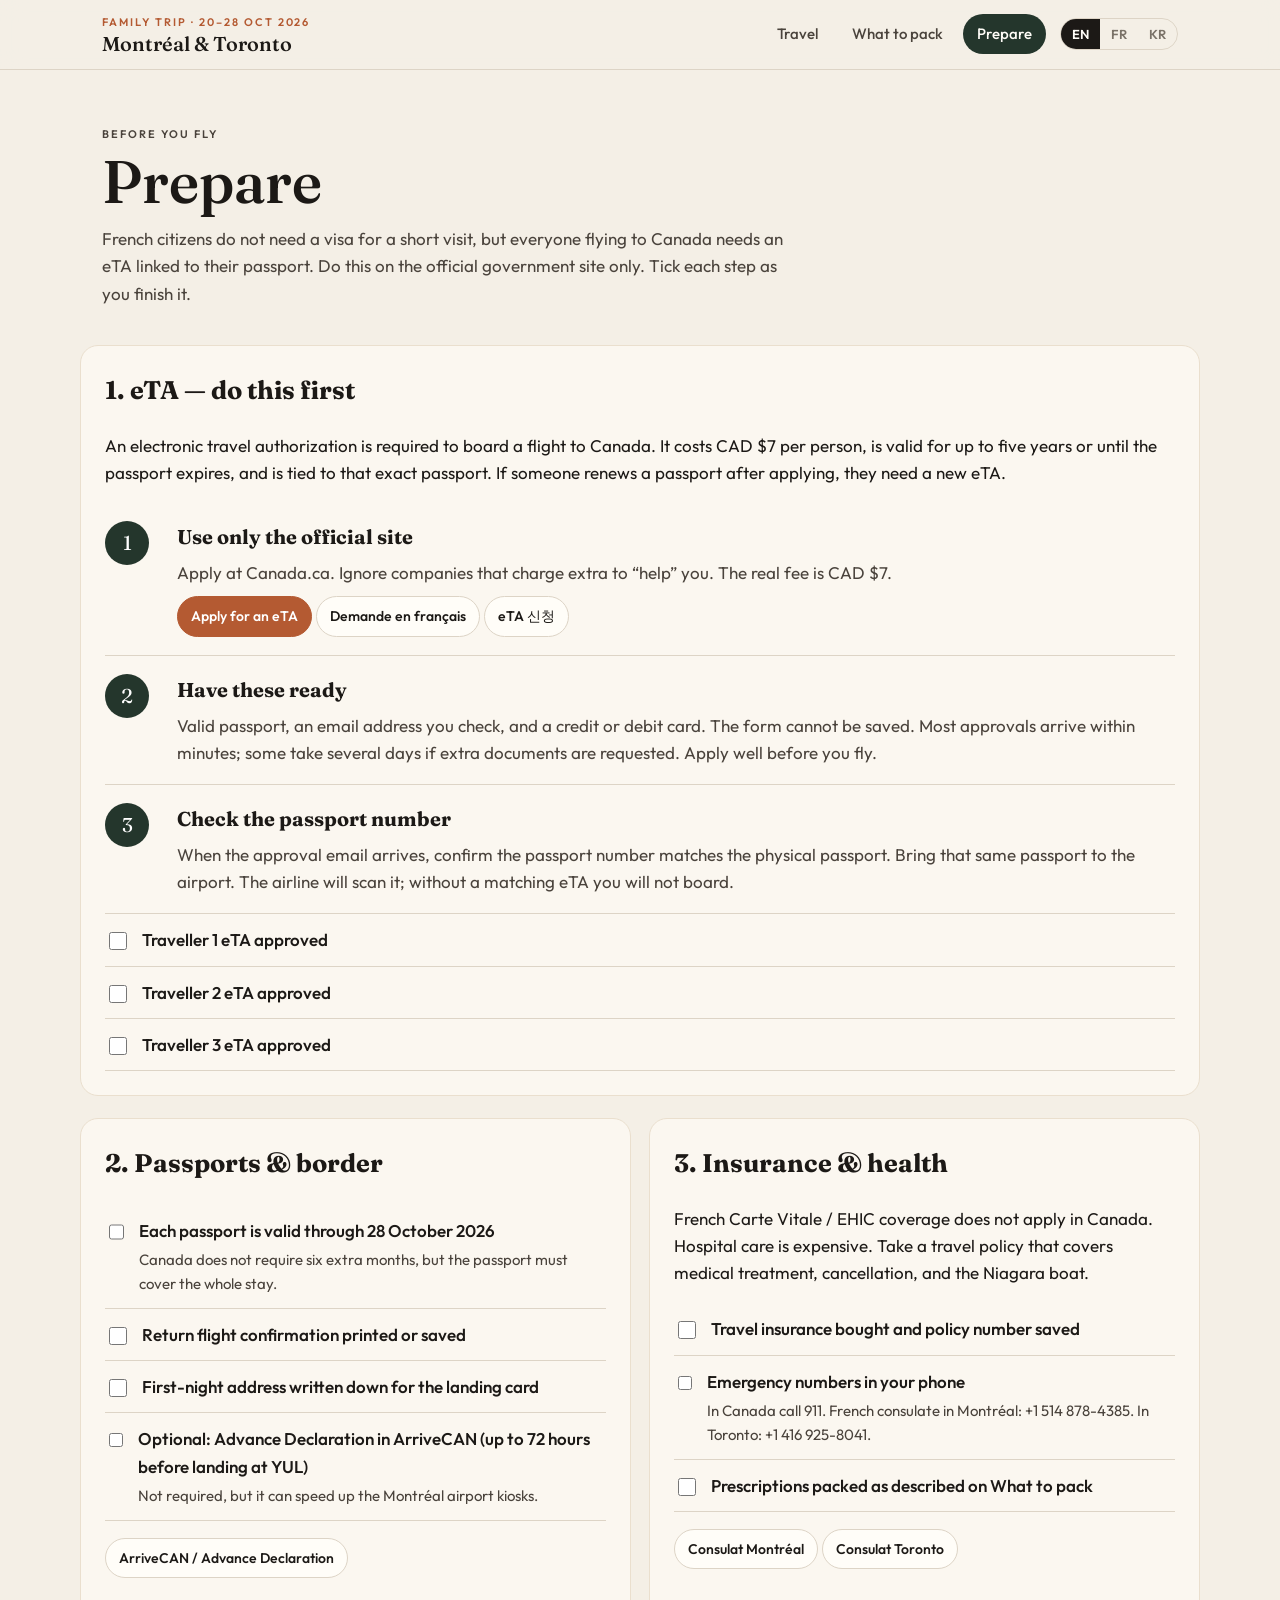
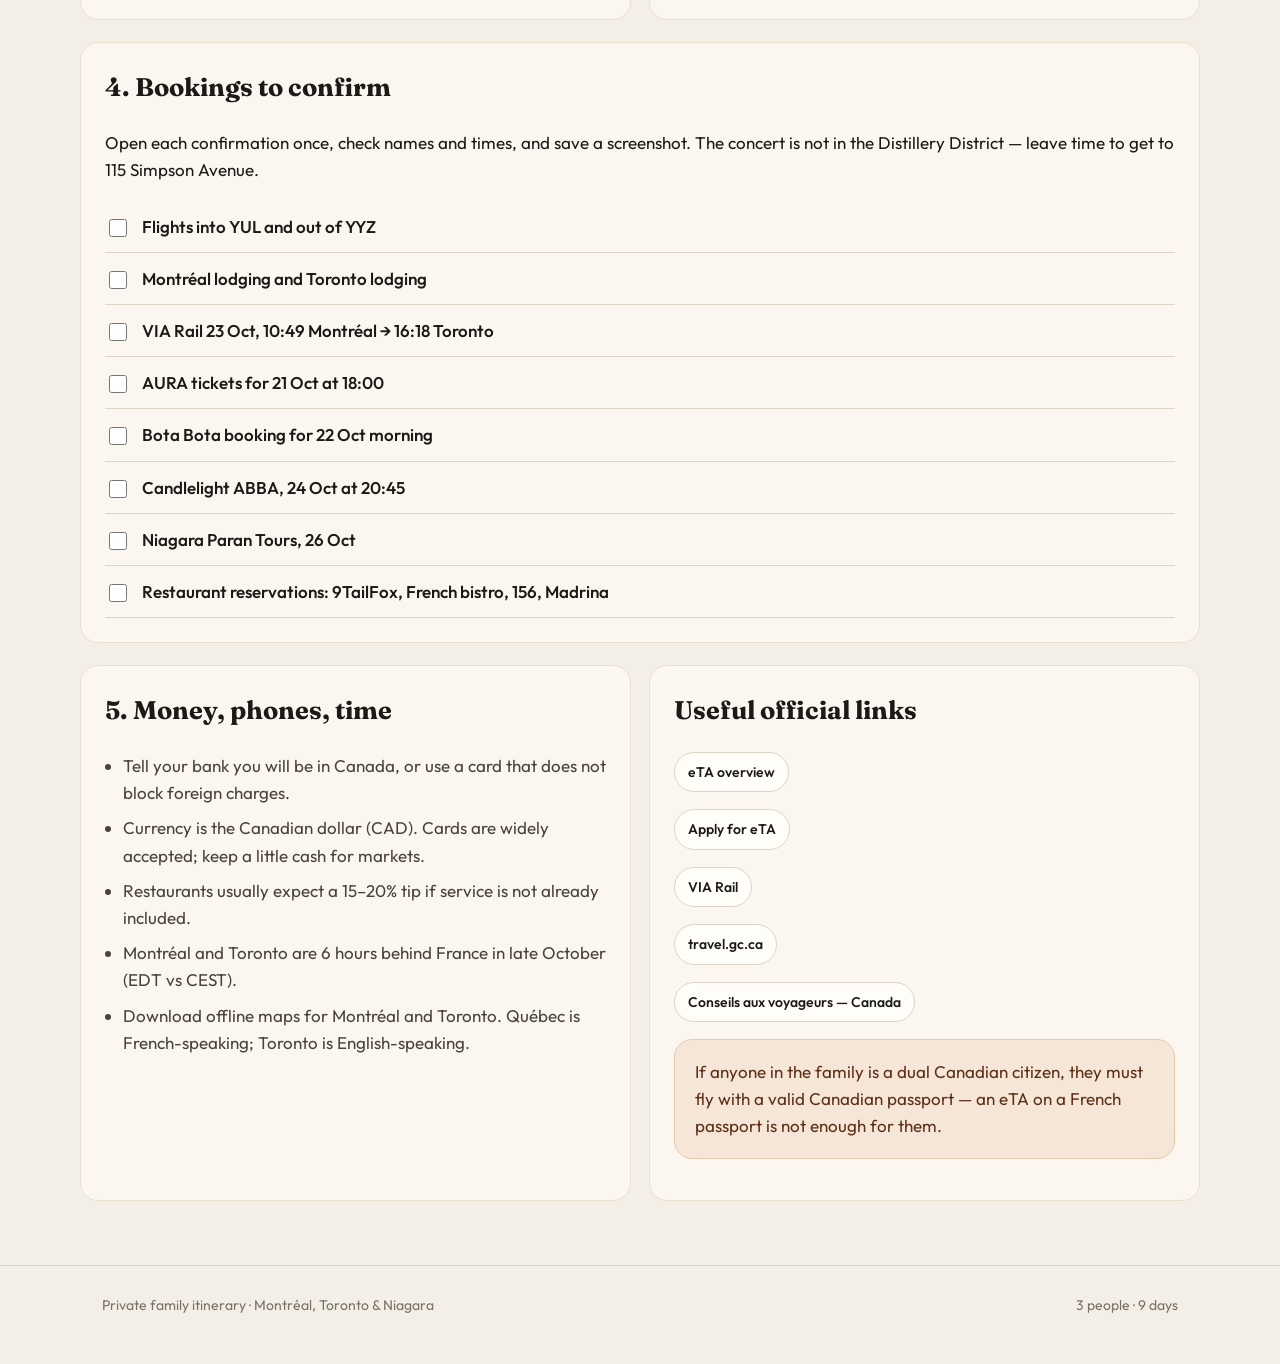
==== prepare.html @ af1fd798 "Add family trip site for Montréal and Toronto. Static itinerary, packing, and prep pages so the fami" ====
<!DOCTYPE html>
<html lang="en">
<head>
  <meta charset="UTF-8" />
  <meta name="viewport" content="width=device-width, initial-scale=1" />
  <title>Prepare · Montréal & Toronto family trip</title>
  <link rel="preconnect" href="https://fonts.googleapis.com" />
  <link rel="preconnect" href="https://fonts.gstatic.com" crossorigin />
  <link href="https://fonts.googleapis.com/css2?family=Fraunces:opsz,wght@9..144,480;9..144,560&family=Noto+Sans+KR:wght@400;500;600&family=Noto+Serif+KR:wght@500;600&family=Outfit:wght@400;500;600&display=swap" rel="stylesheet" />
  <link rel="stylesheet" href="css/styles.css" />
</head>
<body data-page="prepare">
  <a class="skip" href="#main">Skip to content</a>
  <header class="site-header" id="site-header"></header>

  <header class="page-hero">
    <p class="brand-kicker" data-i18n data-en="Before you fly" data-fr="Avant le départ" data-ko="출발 전에">Before you fly</p>
    <h1 data-i18n data-en="Prepare" data-fr="Préparer" data-ko="준비하기">Prepare</h1>
    <p data-i18n data-en="French citizens do not need a visa for a short visit, but everyone flying to Canada needs an eTA linked to their passport. Do this on the official government site only. Tick each step as you finish it." data-fr="Les ressortissants français n’ont pas besoin de visa pour un court séjour, mais toute personne qui vole vers le Canada doit avoir une eTA liée à son passeport. Uniquement sur le site officiel du gouvernement. Cochez chaque étape." data-ko="프랑스 시민은 단기 방문 비자가 필요 없지만, 항공으로 캐나다에 가는 사람은 여권에 연결된 eTA가 필요합니다. 반드시 정부 공식 사이트에서. 끝나면 체크하세요.">French citizens do not need a visa for a short visit, but everyone flying to Canada needs an eTA linked to their passport. Do this on the official government site only. Tick each step as you finish it.</p>
  </header>

  <main id="main" class="wrap block">
    <section class="panel">
      <h2 data-i18n data-en="1. eTA — do this first" data-fr="1. eTA — à faire en premier" data-ko="1. eTA — 가장 먼저">1. eTA — do this first</h2>
      <p data-i18n data-en="An electronic travel authorization is required to board a flight to Canada. It costs CAD $7 per person, is valid for up to five years or until the passport expires, and is tied to that exact passport. If someone renews a passport after applying, they need a new eTA." data-fr="Une autorisation de voyage électronique est obligatoire pour monter dans l’avion. CAD 7 $ par personne, valable jusqu’à cinq ans ou jusqu’à l’expiration du passeport, et liée à ce passeport précis. Si quelqu’un renouvelle le passeport après la demande, il faut une nouvelle eTA." data-ko="캐나다 항공편 탑승에 전자여행허가(eTA)가 필요합니다. 1인 CAD $7, 최대 5년 또는 여권 만료일까지, 그 여권에만 연결됩니다. 신청 후 여권을 재발급하면 eTA를 다시 받아야 합니다.">An electronic travel authorization is required to board a flight to Canada. It costs CAD $7 per person, is valid for up to five years or until the passport expires, and is tied to that exact passport. If someone renews a passport after applying, they need a new eTA.</p>

      <div class="step">
        <div class="num">1</div>
        <div>
          <h3 data-i18n data-en="Use only the official site" data-fr="Uniquement le site officiel" data-ko="공식 사이트만 사용">Use only the official site</h3>
          <p data-i18n data-en="Apply at Canada.ca. Ignore companies that charge extra to “help” you. The real fee is CAD $7." data-fr="Demander sur Canada.ca. Ignorer les sites qui facturent une aide. Les vrais frais sont de 7 $ CAD." data-ko="Canada.ca에서 신청하세요. 대행 수수료를 받는 사이트는 무시. 실제 수수료는 CAD $7입니다.">Apply at Canada.ca. Ignore companies that charge extra to “help” you. The real fee is CAD $7.</p>
          <p style="margin-top:10px"><a class="btn primary" href="https://www.canada.ca/en/immigration-refugees-citizenship/services/visit-canada/eta/apply.html" target="_blank" rel="noopener">Apply for an eTA</a>
          <a class="btn" href="https://www.canada.ca/fr/immigration-refugies-citoyennete/services/visiter-canada/ave/demande.html" target="_blank" rel="noopener">Demande en français</a>
          <a class="btn" href="https://www.canada.ca/en/immigration-refugees-citizenship/services/visit-canada/eta/apply.html" target="_blank" rel="noopener">eTA 신청</a></p>
        </div>
      </div>
      <div class="step">
        <div class="num">2</div>
        <div>
          <h3 data-i18n data-en="Have these ready" data-fr="Avoir sous la main" data-ko="미리 준비할 것">Have these ready</h3>
          <p data-i18n data-en="Valid passport, an email address you check, and a credit or debit card. The form cannot be saved. Most approvals arrive within minutes; some take several days if extra documents are requested. Apply well before you fly." data-fr="Passeport valide, une adresse e-mail que vous consultez, et une carte bancaire. Le formulaire ne se sauvegarde pas. La plupart des réponses arrivent en quelques minutes ; certaines prennent plusieurs jours. Faire la demande bien avant le vol." data-ko="유효 여권, 확인하는 이메일, 신용/체크카드. 작성 중 저장이 안 됩니다. 대부분 수분 내 승인, 추가 서류가 있으면 며칠. 출발 훨씬 전에 신청하세요.">Valid passport, an email address you check, and a credit or debit card. The form cannot be saved. Most approvals arrive within minutes; some take several days if extra documents are requested. Apply well before you fly.</p>
        </div>
      </div>
      <div class="step">
        <div class="num">3</div>
        <div>
          <h3 data-i18n data-en="Check the passport number" data-fr="Vérifier le numéro de passeport" data-ko="여권 번호 확인">Check the passport number</h3>
          <p data-i18n data-en="When the approval email arrives, confirm the passport number matches the physical passport. Bring that same passport to the airport. The airline will scan it; without a matching eTA you will not board." data-fr="À réception de l’e-mail, vérifier que le numéro correspond au passeport. Apporter ce même passeport à l’aéroport. La compagnie le scanne ; sans eTA correspondante, pas d’embarquement." data-ko="승인 메일의 여권 번호가 실물 여권과 같은지 확인. 그 여권을 공항에 가져가세요. 항공사가 스캔하며, eTA가 맞지 않으면 탑승할 수 없습니다.">When the approval email arrives, confirm the passport number matches the physical passport. Bring that same passport to the airport. The airline will scan it; without a matching eTA you will not board.</p>
        </div>
      </div>
      <div class="check-item"><input type="checkbox" data-check="eta1" id="p-eta1" /><div><label for="p-eta1" data-i18n data-en="Traveller 1 eTA approved" data-fr="Voyageur 1 : eTA approuvée" data-ko="여행자 1 eTA 승인">Traveller 1 eTA approved</label></div></div>
      <div class="check-item"><input type="checkbox" data-check="eta2" id="p-eta2" /><div><label for="p-eta2" data-i18n data-en="Traveller 2 eTA approved" data-fr="Voyageur 2 : eTA approuvée" data-ko="여행자 2 eTA 승인">Traveller 2 eTA approved</label></div></div>
      <div class="check-item"><input type="checkbox" data-check="eta3" id="p-eta3" /><div><label for="p-eta3" data-i18n data-en="Traveller 3 eTA approved" data-fr="Voyageur 3 : eTA approuvée" data-ko="여행자 3 eTA 승인">Traveller 3 eTA approved</label></div></div>
    </section>

    <section class="grid-2" style="margin-top: 22px;">
      <article class="panel">
        <h2 data-i18n data-en="2. Passports & border" data-fr="2. Passeports et frontière" data-ko="2. 여권과 입국">2. Passports & border</h2>
        <div class="check-item"><input type="checkbox" data-check="passvalid" id="p-passvalid" /><div><label for="p-passvalid" data-i18n data-en="Each passport is valid through 28 October 2026" data-fr="Chaque passeport est valable jusqu’au 28 octobre 2026" data-ko="모든 여권이 2026년 10월 28일까지 유효">Each passport is valid through 28 October 2026</label><p data-i18n data-en="Canada does not require six extra months, but the passport must cover the whole stay." data-fr="Le Canada n’exige pas six mois de plus, mais le passeport doit couvrir tout le séjour." data-ko="캐나다에 여권 잔여 6개월 규정은 없지만, 체류 기간 내내 유효해야 합니다.">Canada does not require six extra months, but the passport must cover the whole stay.</p></div></div>
        <div class="check-item"><input type="checkbox" data-check="return" id="p-return" /><div><label for="p-return" data-i18n data-en="Return flight confirmation printed or saved" data-fr="Confirmation du vol retour imprimée ou enregistrée" data-ko="귀국 항공권 확인서 출력 또는 저장">Return flight confirmation printed or saved</label></div></div>
        <div class="check-item"><input type="checkbox" data-check="address" id="p-address" /><div><label for="p-address" data-i18n data-en="First-night address written down for the landing card" data-fr="Adresse de la première nuit notée pour la carte d’arrivée" data-ko="입국 카드용 첫날 숙소 주소 적어 두기">First-night address written down for the landing card</label></div></div>
        <div class="check-item"><input type="checkbox" data-check="arrivecan" id="p-arrivecan" /><div><label for="p-arrivecan" data-i18n data-en="Optional: Advance Declaration in ArriveCAN (up to 72 hours before landing at YUL)" data-fr="Facultatif : déclaration anticipée dans ArriveCAN (jusqu’à 72 h avant l’atterrissage à YUL)" data-ko="선택: ArriveCAN 사전 신고 (YUL 도착 72시간 전까지)">Optional: Advance Declaration in ArriveCAN (up to 72 hours before landing at YUL)</label><p data-i18n data-en="Not required, but it can speed up the Montréal airport kiosks." data-fr="Pas obligatoire, mais cela peut accélérer les bornes à Montréal." data-ko="필수는 아니지만 몬트리올 공항 키오스크가 빨라질 수 있습니다.">Not required, but it can speed up the Montréal airport kiosks.</p></div></div>
        <p><a class="btn" href="https://www.canada.ca/en/border-services-agency/services/arrivecan.html" target="_blank" rel="noopener">ArriveCAN / Advance Declaration</a></p>
      </article>

      <article class="panel">
        <h2 data-i18n data-en="3. Insurance & health" data-fr="3. Assurance et santé" data-ko="3. 보험과 건강">3. Insurance & health</h2>
        <p data-i18n data-en="French Carte Vitale / EHIC coverage does not apply in Canada. Hospital care is expensive. Take a travel policy that covers medical treatment, cancellation, and the Niagara boat." data-fr="La carte Vitale / EHIC ne s’applique pas au Canada. Les soins hospitaliers sont chers. Prendre une assurance voyage qui couvre les soins, l’annulation, et le bateau à Niagara." data-ko="프랑스 카르트 비탈 / EHIC는 캐나다에서 안 됩니다. 병원비가 비쌉니다. 치료, 취소, 나이아가라 배를 커버하는 여행자 보험을 드세요.">French Carte Vitale / EHIC coverage does not apply in Canada. Hospital care is expensive. Take a travel policy that covers medical treatment, cancellation, and the Niagara boat.</p>
        <div class="check-item"><input type="checkbox" data-check="policy" id="p-policy" /><div><label for="p-policy" data-i18n data-en="Travel insurance bought and policy number saved" data-fr="Assurance voyage souscrite, numéro de contrat enregistré" data-ko="여행자 보험 가입, 증권 번호 저장">Travel insurance bought and policy number saved</label></div></div>
        <div class="check-item"><input type="checkbox" data-check="emergency" id="p-emergency" /><div><label for="p-emergency" data-i18n data-en="Emergency numbers in your phone" data-fr="Numéros d’urgence dans le téléphone" data-ko="비상 연락처를 휴대폰에">Emergency numbers in your phone</label><p data-i18n data-en="In Canada call 911. French consulate in Montréal: +1 514 878-4385. In Toronto: +1 416 925-8041." data-fr="Au Canada : 911. Consulat de France à Montréal : +1 514 878-4385. À Toronto : +1 416 925-8041." data-ko="캐나다 응급은 911. 몬트리올 프랑스 총영사관 +1 514 878-4385. 토론토 +1 416 925-8041.">In Canada call 911. French consulate in Montréal: +1 514 878-4385. In Toronto: +1 416 925-8041.</p></div></div>
        <div class="check-item"><input type="checkbox" data-check="medsprep" id="p-medsprep" /><div><label for="p-medsprep" data-i18n data-en="Prescriptions packed as described on What to pack" data-fr="Ordonnances préparées comme indiqué dans Que mettre dans la valise" data-ko="짐 싸기 페이지대로 처방약 준비">Prescriptions packed as described on What to pack</label></div></div>
        <p>
          <a class="btn" href="https://montreal.consulfrance.org/" target="_blank" rel="noopener">Consulat Montréal</a>
          <a class="btn" href="https://toronto.consulfrance.org/" target="_blank" rel="noopener">Consulat Toronto</a>
        </p>
      </article>
    </section>

    <section class="panel" style="margin-top: 22px;">
      <h2 data-i18n data-en="4. Bookings to confirm" data-fr="4. Réservations à confirmer" data-ko="4. 확인할 예약">4. Bookings to confirm</h2>
      <p data-i18n data-en="Open each confirmation once, check names and times, and save a screenshot. The concert is not in the Distillery District — leave time to get to 115 Simpson Avenue." data-fr="Ouvrir chaque confirmation, vérifier noms et horaires, et garder une capture. Le concert n’est pas dans le Distillery : prévoir le trajet vers 115 Simpson Avenue." data-ko="각 확인서를 한 번씩 열어 이름과 시간을 보고 스크린샷을 저장하세요. 콘서트는 디스틸러리가 아닙니다. 115 Simpson Avenue까지 이동 시간을 남기세요.">Open each confirmation once, check names and times, and save a screenshot. The concert is not in the Distillery District — leave time to get to 115 Simpson Avenue.</p>
      <div class="check-item"><input type="checkbox" data-check="b-flight" id="b-flight" /><div><label for="b-flight" data-i18n data-en="Flights into YUL and out of YYZ" data-fr="Vols vers YUL et retour depuis YYZ" data-ko="YUL 입국, YYZ 출국 항공편">Flights into YUL and out of YYZ</label></div></div>
      <div class="check-item"><input type="checkbox" data-check="b-stay" id="b-stay" /><div><label for="b-stay" data-i18n data-en="Montréal lodging and Toronto lodging" data-fr="Logement à Montréal et à Toronto" data-ko="몬트리올·토론토 숙소">Montréal lodging and Toronto lodging</label></div></div>
      <div class="check-item"><input type="checkbox" data-check="b-via" id="b-via" /><div><label for="b-via" data-i18n data-en="VIA Rail 23 Oct, 10:49 Montréal → 16:18 Toronto" data-fr="VIA Rail 23 oct., 10 h 49 Montréal → 16 h 18 Toronto" data-ko="VIA 기차 10월 23일 10:49 몬트리올 → 16:18 토론토">VIA Rail 23 Oct, 10:49 Montréal → 16:18 Toronto</label></div></div>
      <div class="check-item"><input type="checkbox" data-check="b-aura" id="b-aura" /><div><label for="b-aura" data-i18n data-en="AURA tickets for 21 Oct at 18:00" data-fr="Billets AURA le 21 oct. à 18 h" data-ko="AURA 표 10월 21일 18:00">AURA tickets for 21 Oct at 18:00</label></div></div>
      <div class="check-item"><input type="checkbox" data-check="b-spa" id="b-spa" /><div><label for="b-spa" data-i18n data-en="Bota Bota booking for 22 Oct morning" data-fr="Réservation Bota Bota le 22 oct. matin" data-ko="보타 보타 10월 22일 오전 예약">Bota Bota booking for 22 Oct morning</label></div></div>
      <div class="check-item"><input type="checkbox" data-check="b-abba" id="b-abba" /><div><label for="b-abba" data-i18n data-en="Candlelight ABBA, 24 Oct at 20:45" data-fr="Candlelight ABBA, 24 oct. à 20 h 45" data-ko="캔들라이트 ABBA, 10월 24일 20:45">Candlelight ABBA, 24 Oct at 20:45</label></div></div>
      <div class="check-item"><input type="checkbox" data-check="b-nia" id="b-nia" /><div><label for="b-nia" data-i18n data-en="Niagara Paran Tours, 26 Oct" data-fr="Excursion Niagara Paran Tours, 26 oct." data-ko="나이아가라 파란여행 투어, 10월 26일">Niagara Paran Tours, 26 Oct</label></div></div>
      <div class="check-item"><input type="checkbox" data-check="b-dine" id="b-dine" /><div><label for="b-dine" data-i18n data-en="Restaurant reservations: 9TailFox, French bistro, 156, Madrina" data-fr="Réservations resto : 9TailFox, bistrot français, 156, Madrina" data-ko="식당 예약: 9TailFox, 부용 알베르, 156, 마드리나">Restaurant reservations: 9TailFox, French bistro, 156, Madrina</label></div></div>
    </section>

    <section class="grid-2" style="margin-top: 22px;">
      <article class="panel">
        <h2 data-i18n data-en="5. Money, phones, time" data-fr="5. Argent, téléphone, heure" data-ko="5. 돈, 전화, 시차">5. Money, phones, time</h2>
        <ul>
          <li data-i18n data-en="Tell your bank you will be in Canada, or use a card that does not block foreign charges." data-fr="Prévenir la banque d’un séjour au Canada, ou utiliser une carte qui n’est pas bloquée à l’étranger." data-ko="은행에 캐나다 여행을 알리거나, 해외 결제가 막히지 않는 카드를 쓰세요.">Tell your bank you will be in Canada, or use a card that does not block foreign charges.</li>
          <li data-i18n data-en="Currency is the Canadian dollar (CAD). Cards are widely accepted; keep a little cash for markets." data-fr="La monnaie est le dollar canadien (CAD). Les cartes passent partout ; un peu de cash pour les marchés." data-ko="화폐는 캐나다 달러(CAD). 카드는 거의 됩니다. 시장용 현금만 조금.">Currency is the Canadian dollar (CAD). Cards are widely accepted; keep a little cash for markets.</li>
          <li data-i18n data-en="Restaurants usually expect a 15–20% tip if service is not already included." data-fr="Au restaurant, on laisse en général 15–20 % si le service n’est pas déjà inclus." data-ko="식당은 서비스가 포함되지 않았으면 보통 15–20% 팁.">Restaurants usually expect a 15–20% tip if service is not already included.</li>
          <li data-i18n data-en="Montréal and Toronto are 6 hours behind France in late October (EDT vs CEST)." data-fr="Montréal et Toronto ont 6 heures de moins que la France fin octobre (HAE contre CEST)." data-ko="10월 말 몬트리올·토론토는 프랑스보다 6시간 느립니다 (EDT vs CEST).">Montréal and Toronto are 6 hours behind France in late October (EDT vs CEST).</li>
          <li data-i18n data-en="Download offline maps for Montréal and Toronto. Québec is French-speaking; Toronto is English-speaking." data-fr="Télécharger les cartes hors ligne de Montréal et Toronto. Le Québec est francophone ; Toronto est anglophone." data-ko="몬트리올·토론토 오프라인 지도를 받으세요. 퀘벡은 프랑스어, 토론토는 영어.">Download offline maps for Montréal and Toronto. Québec is French-speaking; Toronto is English-speaking.</li>
        </ul>
      </article>
      <article class="panel">
        <h2 data-i18n data-en="Useful official links" data-fr="Liens officiels utiles" data-ko="유용한 공식 링크">Useful official links</h2>
        <p><a class="btn" href="https://www.canada.ca/en/immigration-refugees-citizenship/services/visit-canada/eta.html" target="_blank" rel="noopener">eTA overview</a></p>
        <p><a class="btn" href="https://www.canada.ca/en/immigration-refugees-citizenship/services/visit-canada/eta/apply.html" target="_blank" rel="noopener">Apply for eTA</a></p>
        <p><a class="btn" href="https://www.viarail.ca/en" target="_blank" rel="noopener">VIA Rail</a></p>
        <p><a class="btn" href="https://travel.gc.ca/" target="_blank" rel="noopener">travel.gc.ca</a></p>
        <p><a class="btn" href="https://www.diplomatie.gouv.fr/fr/conseils-aux-voyageurs/conseils-par-pays-destination/canada/" target="_blank" rel="noopener">Conseils aux voyageurs — Canada</a></p>
        <p class="warn" style="margin-top:16px" data-i18n data-en="If anyone in the family is a dual Canadian citizen, they must fly with a valid Canadian passport — an eTA on a French passport is not enough for them." data-fr="Si quelqu’un de la famille est aussi citoyen canadien, il doit voyager avec un passeport canadien valide — une eTA sur passeport français ne suffit pas." data-ko="가족 중 캐나다 이중국적자가 있으면 유효한 캐나다 여권으로 타야 합니다. 프랑스 여권 eTA만으로는 안 됩니다.">If anyone in the family is a dual Canadian citizen, they must fly with a valid Canadian passport — an eTA on a French passport is not enough for them.</p>
      </article>
    </section>
  </main>

  <footer class="site-footer" id="site-footer"></footer>
  <script src="js/main.js"></script>
</body>
</html>
---- css/styles.css ----
:root {
  --cream: #f4efe6;
  --paper: #fbf7f0;
  --ink: #1c1916;
  --ink-soft: #4a433c;
  --muted: #7a7268;
  --line: #ddd4c6;
  --forest: #24362c;
  --forest-mid: #3d5a49;
  --maple: #b45a32;
  --maple-deep: #8f3f21;
  --gold: #c4a36a;
  --white: #fffdf8;
  --shadow: 0 18px 40px rgba(28, 25, 22, 0.08);
  --radius: 18px;
  --max: 1120px;
  --serif: "Fraunces", "Iowan Old Style", Georgia, serif;
  --sans: "Outfit", "Avenir Next", system-ui, sans-serif;
}

* { box-sizing: border-box; }
html { scroll-behavior: smooth; }
body {
  margin: 0;
  background: var(--cream);
  color: var(--ink);
  font-family: var(--sans);
  font-size: 17px;
  line-height: 1.6;
  min-height: 100vh;
}

img, video { max-width: 100%; display: block; }
html[lang="ko"] body {
  word-break: keep-all;
  font-family: "Noto Sans KR", var(--sans);
}
html[lang="ko"] .hero-copy h1,
html[lang="ko"] .page-hero h1,
html[lang="ko"] .day-meta h2,
html[lang="ko"] .place-body h3,
html[lang="ko"] .section-title,
html[lang="ko"] .overview h2,
html[lang="ko"] .explore-copy h2,
html[lang="ko"] .brand-name {
  font-family: "Noto Serif KR", var(--serif);
}
a { color: var(--maple-deep); }
button, input { font-family: inherit; }

.skip {
  position: absolute;
  left: -999px;
  top: 8px;
  background: var(--forest);
  color: white;
  padding: 8px 14px;
}
.skip:focus { left: 8px; z-index: 80; }

.site-header {
  position: sticky;
  top: 0;
  z-index: 40;
  background: rgba(244, 239, 230, 0.92);
  backdrop-filter: blur(12px);
  border-bottom: 1px solid var(--line);
}
.header-inner {
  max-width: var(--max);
  margin: 0 auto;
  padding: 14px 22px;
  display: flex;
  align-items: center;
  justify-content: space-between;
  gap: 16px;
}
.brand {
  text-decoration: none;
  color: var(--ink);
  display: flex;
  flex-direction: column;
  min-width: 0;
}
.brand-kicker {
  font-size: 11px;
  letter-spacing: 0.18em;
  text-transform: uppercase;
  color: var(--maple);
  font-weight: 600;
}
.brand-name {
  font-family: var(--serif);
  font-size: 20px;
  font-weight: 560;
  line-height: 1.15;
}
.nav {
  display: flex;
  align-items: center;
  gap: 6px;
}
.nav a {
  text-decoration: none;
  color: var(--ink-soft);
  padding: 8px 14px;
  border-radius: 999px;
  font-size: 15px;
  font-weight: 500;
}
.nav a:hover { background: #ece4d6; color: var(--ink); }
.nav a.active {
  background: var(--forest);
  color: var(--white);
}
.lang-toggle {
  display: flex;
  border: 1px solid var(--line);
  border-radius: 999px;
  overflow: hidden;
  margin-left: 8px;
}
.lang-toggle button {
  border: 0;
  background: transparent;
  padding: 7px 11px;
  cursor: pointer;
  color: var(--muted);
  font-size: 13px;
  font-weight: 600;
}
.lang-toggle button[aria-pressed="true"] {
  background: var(--ink);
  color: var(--white);
}
.menu-btn {
  display: none;
  border: 1px solid var(--line);
  background: var(--white);
  border-radius: 10px;
  padding: 8px 10px;
  cursor: pointer;
}

.hero {
  position: relative;
  min-height: 72vh;
  display: grid;
  align-items: end;
  color: white;
  overflow: hidden;
}
.hero img {
  position: absolute;
  inset: 0;
  width: 100%;
  height: 100%;
  object-fit: cover;
}
.hero::after {
  content: "";
  position: absolute;
  inset: 0;
  background:
    linear-gradient(180deg, rgba(20, 16, 12, 0.15) 0%, rgba(20, 16, 12, 0.72) 78%);
}
.hero-copy {
  position: relative;
  z-index: 1;
  max-width: var(--max);
  margin: 0 auto;
  padding: 48px 22px 56px;
  width: 100%;
}
.hero-copy p.kicker {
  letter-spacing: 0.2em;
  text-transform: uppercase;
  font-size: 12px;
  margin: 0 0 10px;
  color: #f0d7b4;
}
.hero-copy h1 {
  font-family: var(--serif);
  font-size: clamp(40px, 7vw, 78px);
  line-height: 0.95;
  font-weight: 560;
  margin: 0 0 16px;
  max-width: 14ch;
}
.hero-copy .lede {
  max-width: 46ch;
  font-size: 18px;
  color: #f4efe6;
  margin: 0 0 28px;
}
.stats {
  display: flex;
  flex-wrap: wrap;
  gap: 10px;
}
.stat {
  background: rgba(255, 253, 248, 0.12);
  border: 1px solid rgba(255, 253, 248, 0.22);
  padding: 10px 14px;
  border-radius: 12px;
  min-width: 120px;
}
.stat b { display: block; font-size: 18px; }
.stat span { font-size: 12px; letter-spacing: 0.04em; color: #eadfcf; }

.wrap {
  max-width: var(--max);
  margin: 0 auto;
  padding: 0 22px;
}

.page-hero {
  padding: 56px 22px 20px;
  max-width: var(--max);
  margin: 0 auto;
}
.page-hero h1 {
  font-family: var(--serif);
  font-size: clamp(36px, 6vw, 60px);
  line-height: 1;
  margin: 8px 0 14px;
  font-weight: 560;
}
.page-hero p {
  max-width: 62ch;
  color: var(--ink-soft);
  margin: 0;
}

.overview {
  display: grid;
  grid-template-columns: 1.4fr 0.8fr;
  gap: 28px;
  padding: 48px 0 20px;
}
.overview h2,
.section-title {
  font-family: var(--serif);
  font-size: 32px;
  margin: 0 0 10px;
  font-weight: 560;
}
.overview p { color: var(--ink-soft); margin-top: 0; }
.city-pills {
  display: flex;
  flex-wrap: wrap;
  gap: 8px;
  margin-top: 18px;
}
.city-pills button {
  border: 1px solid var(--line);
  background: var(--white);
  border-radius: 999px;
  padding: 8px 14px;
  cursor: pointer;
  color: var(--ink-soft);
}
.city-pills button[aria-pressed="true"] {
  background: var(--forest);
  color: white;
  border-color: var(--forest);
}
.note-card {
  background: var(--forest);
  color: var(--white);
  padding: 26px;
  border-radius: var(--radius);
}
.note-card h3 {
  font-family: var(--serif);
  margin: 0 0 8px;
  font-size: 24px;
}
.note-card p { margin: 0; color: #e4ddd2; }

.timeline { padding: 12px 0 72px; }
.day {
  display: grid;
  grid-template-columns: 180px 1fr;
  gap: 28px;
  padding: 36px 0;
  border-top: 1px solid var(--line);
}
.day[hidden] { display: none; }
.day-meta .when {
  font-size: 13px;
  letter-spacing: 0.14em;
  text-transform: uppercase;
  color: var(--maple);
  font-weight: 650;
  margin: 0 0 6px;
}
.day-meta h2 {
  font-family: var(--serif);
  font-size: 28px;
  line-height: 1.15;
  margin: 0 0 10px;
}
.day-meta .city {
  color: var(--muted);
  font-size: 14px;
}

.places { display: grid; gap: 22px; }
.place {
  background: var(--paper);
  border-radius: var(--radius);
  overflow: hidden;
  border: 1px solid #eadfce;
  display: grid;
  grid-template-columns: 280px 1fr;
}
.place img,
.place video {
  width: 100%;
  height: 100%;
  min-height: 220px;
  object-fit: cover;
  background: #1c1916;
}
.explore {
  display: grid;
  grid-template-columns: 1.1fr 0.9fr;
  gap: 0;
  margin: 8px 0 36px;
  background: var(--paper);
  border: 1px solid #eadfce;
  border-radius: var(--radius);
  overflow: hidden;
}
.explore img {
  width: 100%;
  height: 100%;
  min-height: 280px;
  object-fit: cover;
}
.explore-copy { padding: 32px 34px; }
.explore-copy h2 {
  font-family: var(--serif);
  font-size: 32px;
  margin: 8px 0 12px;
  font-weight: 560;
}
.explore-copy p { color: var(--ink-soft); margin: 0 0 18px; }
.place-body { padding: 22px 24px 24px; }
.place-body .time {
  display: inline-block;
  font-size: 12px;
  letter-spacing: 0.12em;
  text-transform: uppercase;
  color: var(--forest-mid);
  font-weight: 650;
  margin-bottom: 6px;
}
.place-body h3 {
  font-family: var(--serif);
  font-size: 26px;
  margin: 0 0 8px;
  font-weight: 560;
}
.place-body p { margin: 0 0 16px; color: var(--ink-soft); }
.actions { display: flex; flex-wrap: wrap; gap: 8px; }
.btn {
  display: inline-flex;
  align-items: center;
  gap: 6px;
  text-decoration: none;
  border-radius: 999px;
  padding: 8px 13px;
  font-size: 14px;
  font-weight: 550;
  border: 1px solid var(--line);
  background: var(--white);
  color: var(--ink);
}
.btn.primary {
  background: var(--maple);
  border-color: var(--maple);
  color: white;
}
.btn:hover { transform: translateY(-1px); }

.grid-2, .grid-3 {
  display: grid;
  gap: 18px;
}
.grid-2 { grid-template-columns: 1fr 1fr; }
.grid-3 { grid-template-columns: 1fr 1fr 1fr; }
.block { padding: 18px 0 64px; }

.panel {
  background: var(--paper);
  border: 1px solid #eadfce;
  border-radius: var(--radius);
  padding: 24px;
}
.panel h2, .panel h3 {
  font-family: var(--serif);
  margin-top: 0;
}
.panel ul, .checklist { margin: 0; padding-left: 18px; color: var(--ink-soft); }
.panel li + li, .checklist li + li { margin-top: 8px; }

.weather {
  display: grid;
  grid-template-columns: 1fr 1fr;
  gap: 18px;
}
.weather-card {
  background: var(--white);
  border-radius: var(--radius);
  overflow: hidden;
  border: 1px solid #eadfce;
}
.weather-card img { height: 180px; width: 100%; object-fit: cover; }
.weather-card .inner { padding: 20px 22px 24px; }
.temps {
  display: flex;
  gap: 18px;
  margin: 12px 0 8px;
}
.temps b { font-size: 28px; font-family: var(--serif); display: block; line-height: 1; }
.temps span { color: var(--muted); font-size: 13px; }

.list-split {
  display: grid;
  grid-template-columns: 1fr 1fr;
  gap: 18px;
}
.check-item {
  display: flex;
  gap: 12px;
  align-items: flex-start;
  padding: 12px 0;
  border-bottom: 1px solid var(--line);
}
.check-item input { margin-top: 6px; width: 18px; height: 18px; accent-color: var(--forest); }
.check-item label { font-weight: 550; }
.check-item p { margin: 4px 0 0; color: var(--ink-soft); font-size: 15px; }

.step {
  display: grid;
  grid-template-columns: 56px 1fr;
  gap: 16px;
  padding: 18px 0;
  border-bottom: 1px solid var(--line);
}
.num {
  width: 44px;
  height: 44px;
  border-radius: 50%;
  background: var(--forest);
  color: white;
  display: grid;
  place-items: center;
  font-family: var(--serif);
  font-size: 20px;
}
.step h3 { margin: 0 0 6px; font-size: 20px; }
.step p { margin: 0; color: var(--ink-soft); }

.warn {
  background: #f6e6d8;
  border: 1px solid #e8c8aa;
  border-radius: var(--radius);
  padding: 18px 20px;
  color: #5d3018;
}
.warn strong { color: var(--maple-deep); }

.site-footer {
  border-top: 1px solid var(--line);
  padding: 28px 22px 48px;
  color: var(--muted);
  font-size: 14px;
}
.site-footer .wrap {
  display: flex;
  justify-content: space-between;
  gap: 16px;
  flex-wrap: wrap;
}

@media (max-width: 900px) {
  .menu-btn { display: block; }
  .nav {
    display: none;
    position: absolute;
    top: 100%;
    left: 0;
    right: 0;
    background: var(--cream);
    border-bottom: 1px solid var(--line);
    padding: 10px 16px 16px;
    flex-direction: column;
    align-items: stretch;
  }
  .nav.open { display: flex; }
  .lang-toggle { margin: 8px 0 0; width: fit-content; }
  .overview, .day, .place, .grid-2, .grid-3, .weather, .list-split, .explore {
    grid-template-columns: 1fr;
  }
  .place img, .place video { min-height: 200px; max-height: 240px; }
  .hero { min-height: 78vh; }
}
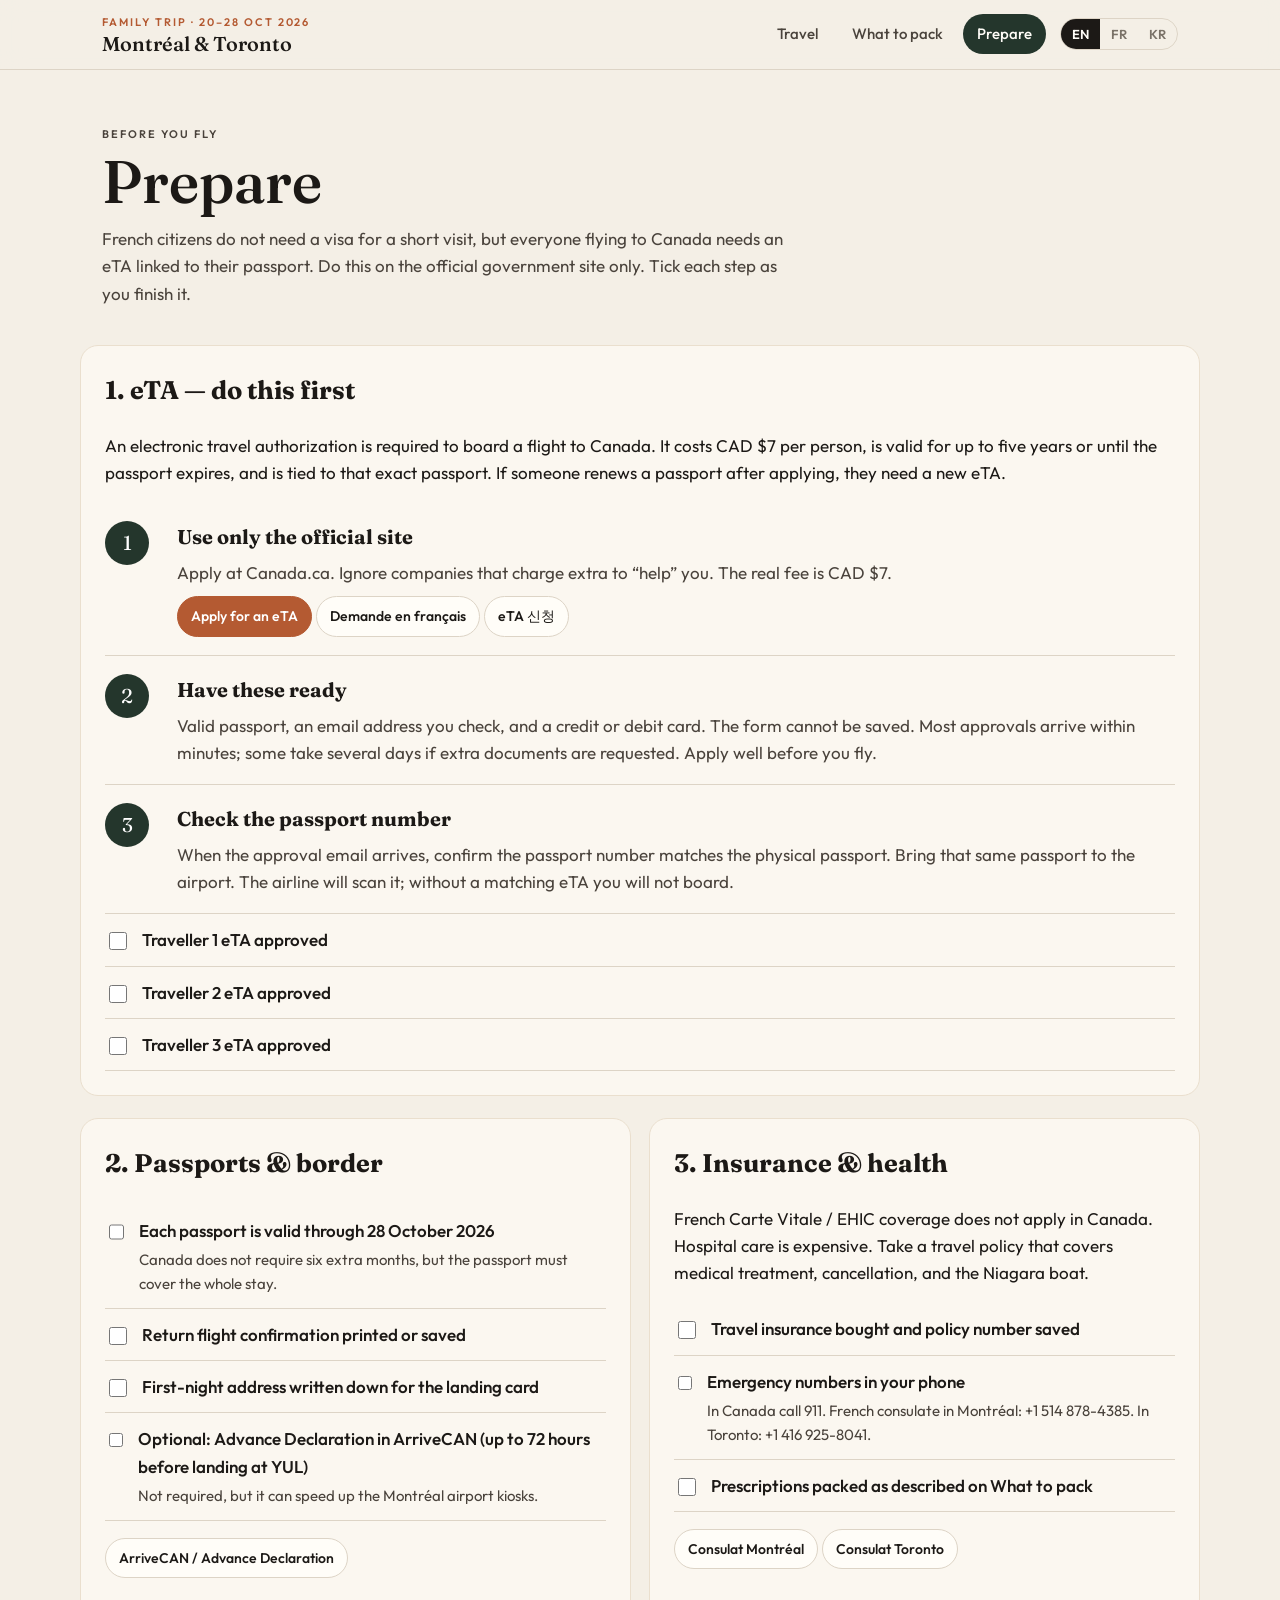
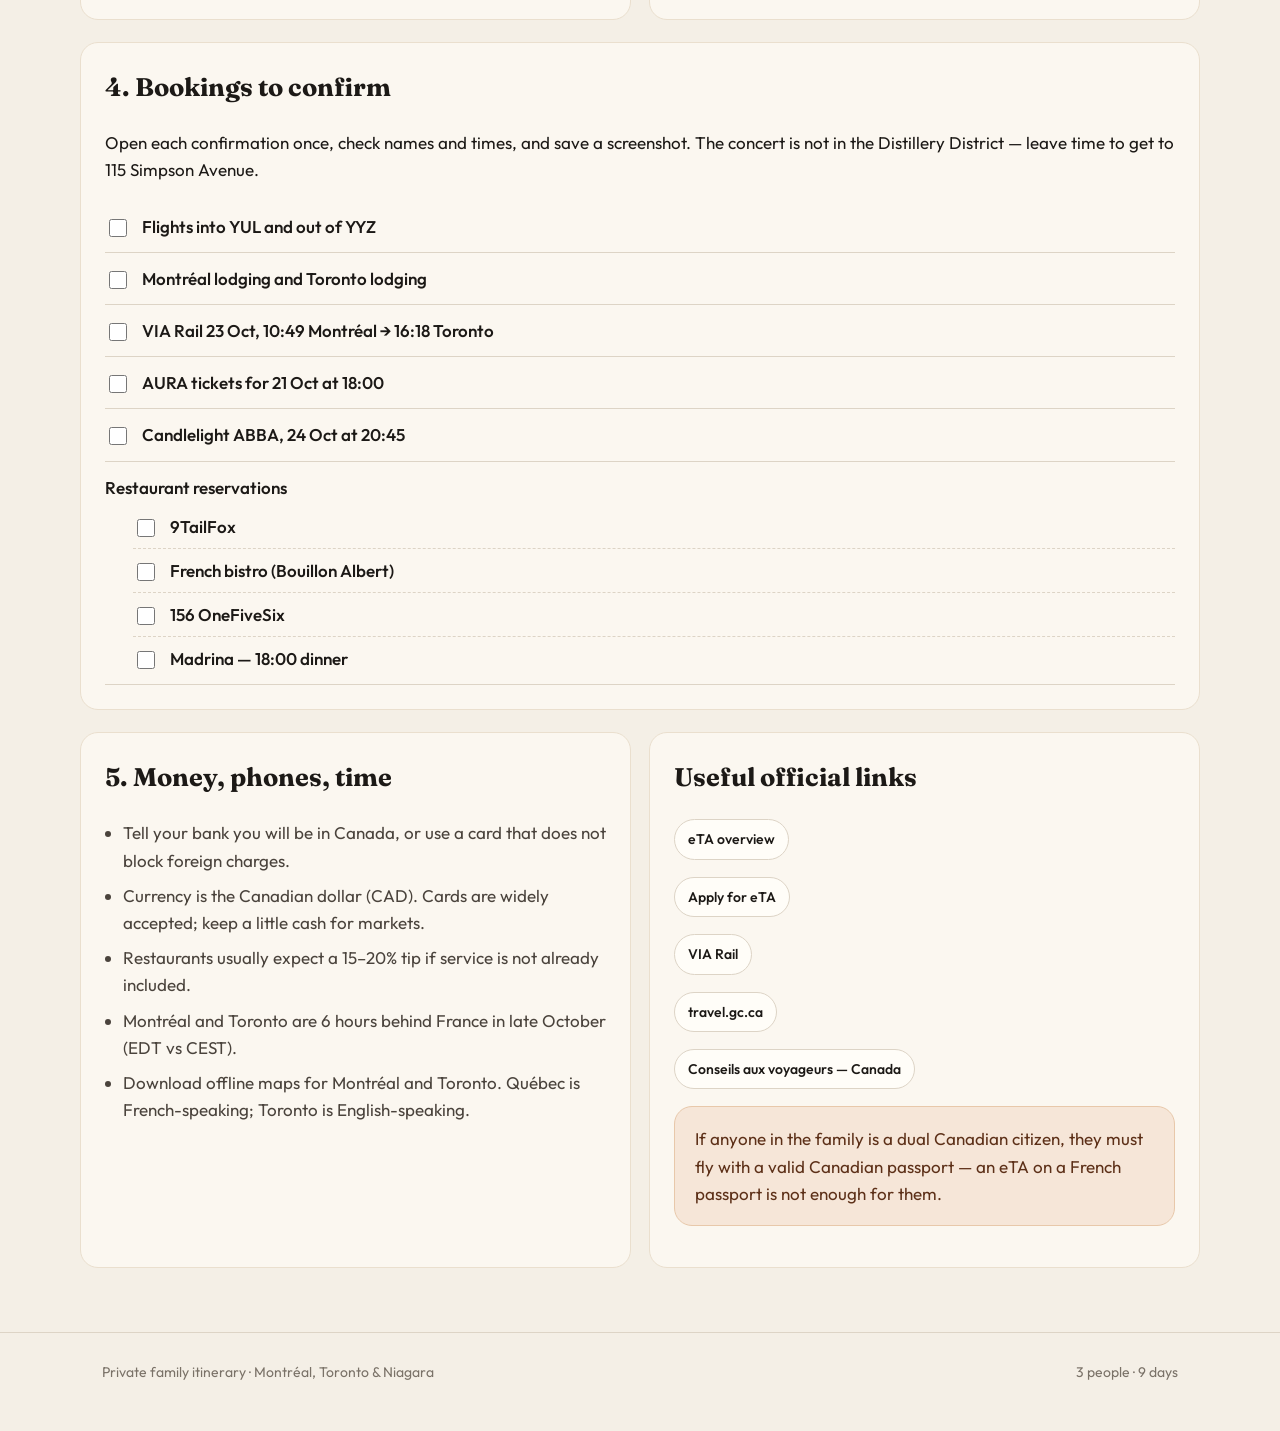
==== commit 3af057fc: "Split restaurant bookings into separate checkboxes and set Madrina dinner at 18:00. Co-authored-by: " ====
--- a/prepare.html
+++ b/prepare.html
@@ -83,10 +83,14 @@
       <div class="check-item"><input type="checkbox" data-check="b-stay" id="b-stay" /><div><label for="b-stay" data-i18n data-en="Montréal lodging and Toronto lodging" data-fr="Logement à Montréal et à Toronto" data-ko="몬트리올·토론토 숙소">Montréal lodging and Toronto lodging</label></div></div>
       <div class="check-item"><input type="checkbox" data-check="b-via" id="b-via" /><div><label for="b-via" data-i18n data-en="VIA Rail 23 Oct, 10:49 Montréal → 16:18 Toronto" data-fr="VIA Rail 23 oct., 10 h 49 Montréal → 16 h 18 Toronto" data-ko="VIA 기차 10월 23일 10:49 몬트리올 → 16:18 토론토">VIA Rail 23 Oct, 10:49 Montréal → 16:18 Toronto</label></div></div>
       <div class="check-item"><input type="checkbox" data-check="b-aura" id="b-aura" /><div><label for="b-aura" data-i18n data-en="AURA tickets for 21 Oct at 18:00" data-fr="Billets AURA le 21 oct. à 18 h" data-ko="AURA 표 10월 21일 18:00">AURA tickets for 21 Oct at 18:00</label></div></div>
-      <div class="check-item"><input type="checkbox" data-check="b-spa" id="b-spa" /><div><label for="b-spa" data-i18n data-en="Bota Bota booking for 22 Oct morning" data-fr="Réservation Bota Bota le 22 oct. matin" data-ko="보타 보타 10월 22일 오전 예약">Bota Bota booking for 22 Oct morning</label></div></div>
       <div class="check-item"><input type="checkbox" data-check="b-abba" id="b-abba" /><div><label for="b-abba" data-i18n data-en="Candlelight ABBA, 24 Oct at 20:45" data-fr="Candlelight ABBA, 24 oct. à 20 h 45" data-ko="캔들라이트 ABBA, 10월 24일 20:45">Candlelight ABBA, 24 Oct at 20:45</label></div></div>
-      <div class="check-item"><input type="checkbox" data-check="b-nia" id="b-nia" /><div><label for="b-nia" data-i18n data-en="Niagara Paran Tours, 26 Oct" data-fr="Excursion Niagara Paran Tours, 26 oct." data-ko="나이아가라 파란여행 투어, 10월 26일">Niagara Paran Tours, 26 Oct</label></div></div>
-      <div class="check-item"><input type="checkbox" data-check="b-dine" id="b-dine" /><div><label for="b-dine" data-i18n data-en="Restaurant reservations: 9TailFox, French bistro, 156, Madrina" data-fr="Réservations resto : 9TailFox, bistrot français, 156, Madrina" data-ko="식당 예약: 9TailFox, 부용 알베르, 156, 마드리나">Restaurant reservations: 9TailFox, French bistro, 156, Madrina</label></div></div>
+      <div class="check-group">
+        <p class="group-title" data-i18n data-en="Restaurant reservations" data-fr="Réservations de restaurant" data-ko="식당 예약">Restaurant reservations</p>
+        <div class="check-item sub"><input type="checkbox" data-check="b-9tail" id="b-9tail" /><div><label for="b-9tail">9TailFox</label></div></div>
+        <div class="check-item sub"><input type="checkbox" data-check="b-bouillon" id="b-bouillon" /><div><label for="b-bouillon" data-i18n data-en="French bistro (Bouillon Albert)" data-fr="Bistrot français (Bouillon Albert)" data-ko="프렌치 비스트로 (Bouillon Albert)">French bistro (Bouillon Albert)</label></div></div>
+        <div class="check-item sub"><input type="checkbox" data-check="b-156" id="b-156" /><div><label for="b-156">156 OneFiveSix</label></div></div>
+        <div class="check-item sub"><input type="checkbox" data-check="b-madrina" id="b-madrina" /><div><label for="b-madrina" data-i18n data-en="Madrina — 18:00 dinner" data-fr="Madrina — dîner 18 h" data-ko="마드리나 — 저녁 18:00">Madrina — 18:00 dinner</label></div></div>
+      </div>
     </section>
 
     <section class="grid-2" style="margin-top: 22px;">
--- a/css/styles.css
+++ b/css/styles.css
@@ -347,6 +347,7 @@
   font-weight: 560;
 }
 .explore-copy p { color: var(--ink-soft); margin: 0 0 18px; }
+.explore[hidden] { display: none; }
 .place-body { padding: 22px 24px 24px; }
 .place-body .time {
   display: inline-block;
@@ -442,6 +443,20 @@
 .check-item input { margin-top: 6px; width: 18px; height: 18px; accent-color: var(--forest); }
 .check-item label { font-weight: 550; }
 .check-item p { margin: 4px 0 0; color: var(--ink-soft); font-size: 15px; }
+.check-group {
+  padding: 12px 0 4px;
+  border-bottom: 1px solid var(--line);
+}
+.check-group > .group-title {
+  font-weight: 550;
+  margin: 0 0 4px;
+}
+.check-item.sub {
+  margin-left: 28px;
+  padding: 8px 0;
+  border-bottom: 1px dashed var(--line);
+}
+.check-item.sub:last-child { border-bottom: 0; }
 
 .step {
   display: grid;
